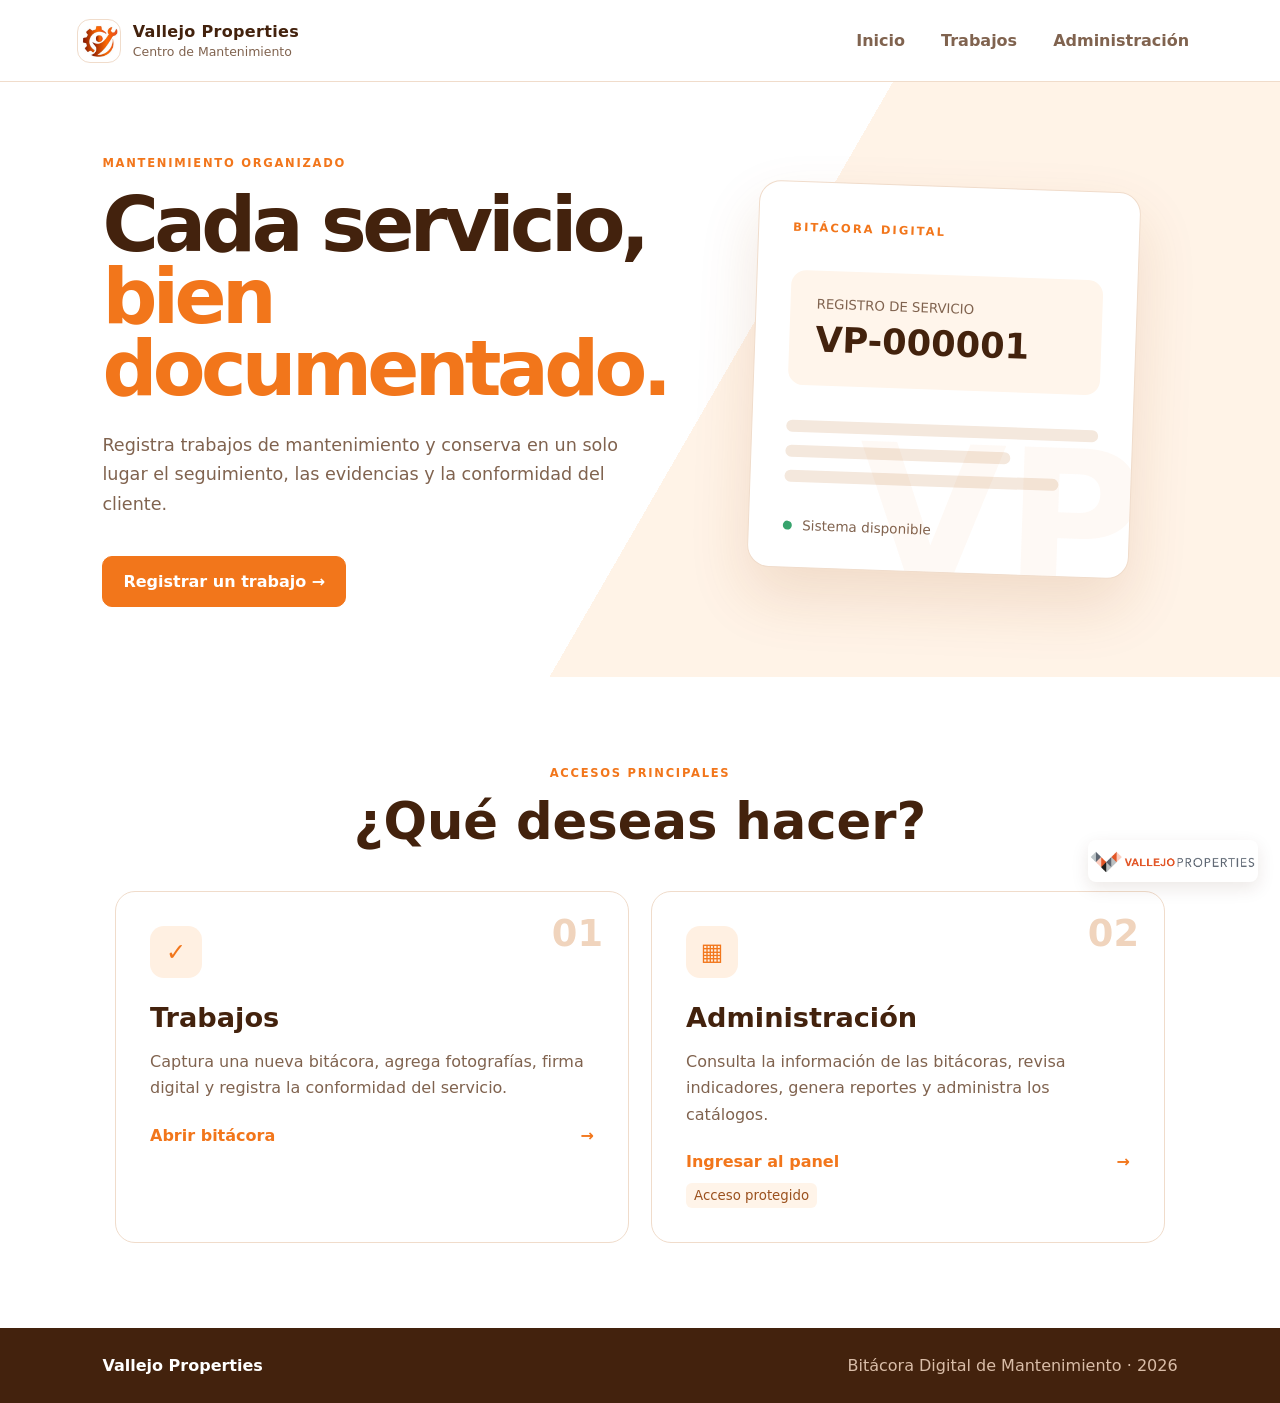
==== index.html @ 3081a122 "Add files via upload" ====
<!doctype html>
<html lang="es">
<head>
  <meta charset="utf-8">
  <meta name="viewport" content="width=device-width,initial-scale=1">
  <meta name="description" content="Portal de mantenimiento de Vallejo Properties">
  <title>Bitácora Digital · Vallejo Properties</title>
  <link rel="stylesheet" href="css/style.css">
  <link rel="stylesheet" href="css/home.css">
</head>
<body>
  <header class="public-header">
    <a class="brand" href="index.html"><span class="mark">VP</span><span class="brand-text"><strong>Vallejo Properties</strong><span>Centro de Mantenimiento</span></span></a>
    <nav aria-label="Menú principal"><a href="#accesos">Inicio</a><a href="captura.html">Trabajos</a><a href="login.html">Administración</a></nav>
  </header>
  <main>
    <section class="hero">
      <div class="hero-copy"><span class="eyebrow">Mantenimiento organizado</span><h1>Cada servicio,<br><em>bien documentado.</em></h1><p>Registra trabajos de mantenimiento y conserva en un solo lugar el seguimiento, las evidencias y la conformidad del cliente.</p><a class="btn primary hero-button" href="captura.html">Registrar un trabajo →</a></div>
      <div class="hero-panel" aria-hidden="true"><span class="panel-label">BITÁCORA DIGITAL</span><div class="panel-folio"><small>REGISTRO DE SERVICIO</small><strong>VP-000001</strong></div><div class="panel-lines"><i></i><i></i><i></i></div><div class="panel-status"><span></span> Sistema disponible</div></div>
    </section>
    <section class="public-sections" id="accesos">
      <div class="section-heading"><span class="eyebrow">Accesos principales</span><h2>¿Qué deseas hacer?</h2></div>
      <div class="access-grid">
        <a class="access-card" href="captura.html"><span class="access-number">01</span><span class="access-icon">✓</span><h3>Trabajos</h3><p>Captura una nueva bitácora, agrega fotografías, firma digital y registra la conformidad del servicio.</p><strong>Abrir bitácora <span>→</span></strong></a>
        <a class="access-card" href="login.html"><span class="access-number">02</span><span class="access-icon">▦</span><h3>Administración</h3><p>Consulta la información de las bitácoras, revisa indicadores, genera reportes y administra los catálogos.</p><strong>Ingresar al panel <span>→</span></strong><small>Acceso protegido</small></a>
      </div>
    </section>
  </main>
  <footer><strong>Vallejo Properties</strong><span>Bitácora Digital de Mantenimiento · 2026</span></footer>
</body>
</html>
---- css/style.css ----
:root{--ink:#173c3a;--muted:#657b78;--brand:#0c6b62;--brand2:#16a085;--gold:#e3ad49;--bg:#f3f7f6;--card:#fff;--line:#dce7e4;--danger:#c84c4c;--shadow:0 12px 35px rgba(19,59,56,.09);font-family:Inter,ui-sans-serif,system-ui,-apple-system,"Segoe UI",sans-serif;color:var(--ink);background:var(--bg)}*{box-sizing:border-box}body{margin:0;min-height:100vh;background:var(--bg);color:var(--ink)}button,input,select,textarea{font:inherit}button{cursor:pointer}.topbar{height:76px;background:var(--card);border-bottom:1px solid var(--line);display:flex;align-items:center;padding:0 4%;gap:18px;position:sticky;top:0;z-index:20}.brand{display:flex;align-items:center;gap:12px}.mark{width:44px;height:44px;border-radius:13px;background:linear-gradient(145deg,var(--brand),#104943);color:white;display:grid;place-items:center;font-weight:900;letter-spacing:-2px}.brand-text strong{display:block;letter-spacing:.02em}.brand-text span{font-size:.78rem;color:var(--muted)}.top-actions{margin-left:auto;display:flex;gap:9px}.icon-btn,.btn{border:1px solid var(--line);background:var(--card);color:var(--ink);border-radius:10px;padding:10px 14px;font-weight:700}.btn.primary{background:var(--brand);border-color:var(--brand);color:white}.btn.danger{color:var(--danger)}.btn.ghost{background:transparent}.page{width:min(1280px,92%);margin:28px auto 60px}.page-title{display:flex;justify-content:space-between;align-items:end;margin-bottom:22px}.eyebrow{text-transform:uppercase;letter-spacing:.15em;color:var(--brand);font-size:.72rem;font-weight:800}.page-title h1{font-size:clamp(1.65rem,3vw,2.35rem);margin:.25rem 0}.page-title p{color:var(--muted);margin:0}.folio-chip{background:#e4f4f0;color:var(--brand);padding:12px 16px;border-radius:12px;font-weight:850}.card{background:var(--card);border:1px solid var(--line);border-radius:17px;box-shadow:var(--shadow);padding:22px}.card-title{display:flex;align-items:center;gap:12px;margin-bottom:18px}.step{width:30px;height:30px;border-radius:9px;background:#e5f4f0;color:var(--brand);display:grid;place-items:center;font-weight:850}.card h2{font-size:1.05rem;margin:0}.grid{display:grid;grid-template-columns:repeat(12,1fr);gap:16px}.col-12{grid-column:span 12}.col-8{grid-column:span 8}.col-6{grid-column:span 6}.col-4{grid-column:span 4}.col-3{grid-column:span 3}.field{display:flex;flex-direction:column;gap:7px}.field label{font-size:.78rem;text-transform:uppercase;letter-spacing:.05em;color:var(--muted);font-weight:800}.field input,.field select,.field textarea{width:100%;border:1px solid var(--line);background:var(--card);color:var(--ink);border-radius:10px;padding:12px;outline:none}.field input:focus,.field select:focus,.field textarea:focus{border-color:var(--brand);box-shadow:0 0 0 3px #0c6b6218}.field textarea{min-height:115px;resize:vertical}.field small{color:var(--muted)}.stack{display:grid;gap:18px}.hidden{display:none!important}.pill-options{display:flex;flex-wrap:wrap;gap:9px}.pill-options input{position:absolute;opacity:0}.pill-options label{border:1px solid var(--line);border-radius:30px;padding:10px 14px;font-weight:700;color:var(--muted)}.pill-options input:checked+label{background:var(--brand);border-color:var(--brand);color:#fff}.dropzone{border:2px dashed #a6c8c2;border-radius:14px;min-height:145px;display:grid;place-items:center;text-align:center;padding:22px;background:#f9fcfb}.dropzone.over{border-color:var(--brand);background:#e9f6f2}.photo-grid{display:flex;flex-wrap:wrap;gap:12px;margin-top:14px}.photo-grid figure{margin:0;width:118px;height:90px;position:relative}.photo-grid img{width:100%;height:100%;object-fit:cover;border-radius:10px}.photo-grid button{position:absolute;right:-6px;top:-7px;border:0;border-radius:50%;background:var(--danger);color:white;width:25px;height:25px}.photo-count{align-self:center;color:var(--muted);font-size:.85rem}.signature{height:145px;width:100%;border:1px solid var(--line);border-radius:10px;background:#fff;touch-action:none}.form-actions{display:flex;justify-content:flex-end;gap:10px}.toast{position:fixed;right:24px;bottom:24px;z-index:100;background:var(--ink);color:white;padding:14px 18px;border-radius:12px;box-shadow:var(--shadow);animation:up .2s}.toast.error{background:var(--danger)}@keyframes up{from{transform:translateY(10px);opacity:0}}.lightbox{border:0;background:transparent}.lightbox::backdrop{background:#071817d9}.lightbox img{max-width:85vw;max-height:80vh}.lightbox button{position:absolute;right:0;top:0}.muted{color:var(--muted)}
[data-theme=dark]{--ink:#e3f0ed;--muted:#9fb5b1;--bg:#0c1918;--card:#132422;--line:#29403d;--shadow:0 12px 35px #0004}.danger-text{color:var(--danger)}
@media(max-width:760px){.brand-text span{display:none}.topbar{height:66px;padding:0 3%}.page{width:94%;margin-top:20px}.page-title{align-items:start;gap:15px}.card{padding:17px}.grid>[class*=col-]{grid-column:span 12}.grid>.col-6.mobile-half{grid-column:span 6}.form-actions{position:sticky;bottom:8px}.form-actions .btn.primary{width:100%;padding:14px}}
@media print{.topbar,.sidebar,.no-print,.form-actions{display:none!important}.page{width:100%;margin:0}.card{box-shadow:none;break-inside:avoid}body{background:white;color:#111}}
:root{--ink:#43220d;--muted:#80634f;--brand:#f2761b;--brand2:#ff9b45;--gold:#f6a340;--bg:#fff8f1;--card:#fff;--line:#f0dccb;--danger:#c84c4c;--shadow:0 12px 35px rgba(120,62,17,.10)}
.mark{background:linear-gradient(145deg,#ff8a2b,#d85308)}.folio-chip,.step{background:#fff0e2;color:#e6650e}.field input:focus,.field select:focus,.field textarea:focus{box-shadow:0 0 0 3px #f2761b24}.dropzone{border-color:#efb889;background:#fffaf5}.dropzone.over{background:#fff0e2}.confirm-box{background:#fff0e2}.records tr:hover{background:#fff8f1}[data-theme=dark]{--ink:#fff5ec;--muted:#d6b9a5;--bg:#28150a;--card:#3a1f10;--line:#6d3c20;--shadow:0 12px 35px #0004}
.brand:before{display:none}.mark{font-size:0;background:#fff url('../assets/logo/mantenimiento-icon.jpg') center/90% auto no-repeat;border:1px solid var(--line)}
@media screen{body:after{content:"";position:fixed;right:22px;bottom:18px;width:170px;height:42px;z-index:18;pointer-events:none;background:#fff url('../assets/logo/vallejo-properties.png') center/contain no-repeat;border-radius:8px;box-shadow:0 6px 18px rgba(67,34,13,.1)}}
@media screen and (max-width:760px){body:after{right:10px;bottom:10px;width:125px;height:32px}}
---- css/home.css ----
.public-header{height:82px;padding:0 6%;display:flex;align-items:center;justify-content:space-between;background:#fff;border-bottom:1px solid var(--line)}.public-header .brand{text-decoration:none;color:var(--ink)}.public-header nav{display:flex;gap:8px}.public-header nav a{text-decoration:none;color:var(--muted);font-weight:750;padding:10px 14px;border-radius:9px}.public-header nav a:hover{background:#fff0e2;color:var(--brand)}.hero{min-height:570px;padding:70px 8%;display:grid;grid-template-columns:1.1fr .9fr;align-items:center;gap:8%;background:linear-gradient(120deg,#fff 0 55%,#fff3e7 55%)}.hero-copy h1{font-size:clamp(3rem,6vw,6rem);line-height:.94;letter-spacing:-.06em;margin:18px 0 25px}.hero-copy h1 em{font-style:normal;color:var(--brand)}.hero-copy p{font-size:1.1rem;line-height:1.7;color:var(--muted);max-width:620px}.hero-button{display:inline-block;text-decoration:none;margin-top:18px;padding:15px 20px}.hero-panel{min-height:350px;background:#fff;border:1px solid var(--line);border-radius:22px;box-shadow:0 28px 60px #9d4b1324;padding:34px;transform:rotate(2deg);position:relative;overflow:hidden}.hero-panel:before{content:"VP";position:absolute;right:-15px;bottom:-55px;font-size:190px;font-weight:900;color:#f2761b0b}.panel-label{font-size:.72rem;letter-spacing:.18em;font-weight:900;color:var(--brand)}.panel-folio{margin:35px 0;padding:26px;background:#fff5eb;border-radius:15px}.panel-folio small{display:block;color:var(--muted);margin-bottom:7px}.panel-folio strong{font-size:2.2rem}.panel-lines{display:grid;gap:13px}.panel-lines i{height:12px;background:#f4e8dd;border-radius:20px}.panel-lines i:nth-child(2){width:72%}.panel-lines i:nth-child(3){width:88%}.panel-status{margin-top:35px;font-size:.85rem;color:var(--muted)}.panel-status span{display:inline-block;width:9px;height:9px;border-radius:50%;background:#37a36d;margin-right:6px}.public-sections{padding:85px 8%;background:#fff}.section-heading{text-align:center;margin-bottom:40px}.section-heading h2{font-size:clamp(2rem,4vw,3.3rem);margin:10px}.access-grid{display:grid;grid-template-columns:1fr 1fr;gap:22px;max-width:1050px;margin:auto}.access-card{position:relative;display:block;text-decoration:none;color:var(--ink);border:1px solid var(--line);border-radius:20px;padding:34px;min-height:300px;transition:.2s;background:#fff}.access-card:hover{transform:translateY(-5px);box-shadow:var(--shadow);border-color:#efb889}.access-number{position:absolute;right:25px;top:20px;font-weight:900;color:#f0d4bd;font-size:2.3rem}.access-icon{display:grid;place-items:center;width:52px;height:52px;border-radius:14px;background:#fff0e2;color:var(--brand);font-size:1.5rem;font-weight:900}.access-card h3{font-size:1.7rem;margin:24px 0 10px}.access-card p{color:var(--muted);line-height:1.65}.access-card strong{display:block;margin-top:24px;color:var(--brand)}.access-card strong span{float:right}.access-card small{display:inline-block;margin-top:12px;background:#fff4e9;color:#9b511e;padding:5px 8px;border-radius:6px}footer{background:#43220d;color:#fff;padding:28px 8%;display:flex;justify-content:space-between}footer span{color:#d9bda8}@media(max-width:780px){.public-header{height:auto;padding:15px 4%;align-items:flex-start}.public-header .brand-text span{display:block}.public-header nav{display:grid;gap:0;text-align:right}.public-header nav a{padding:5px 8px}.hero{grid-template-columns:1fr;padding:55px 6%;background:#fff8f1}.hero-panel{min-height:260px}.access-grid{grid-template-columns:1fr}.public-sections{padding:60px 5%}footer{gap:15px;flex-direction:column}}
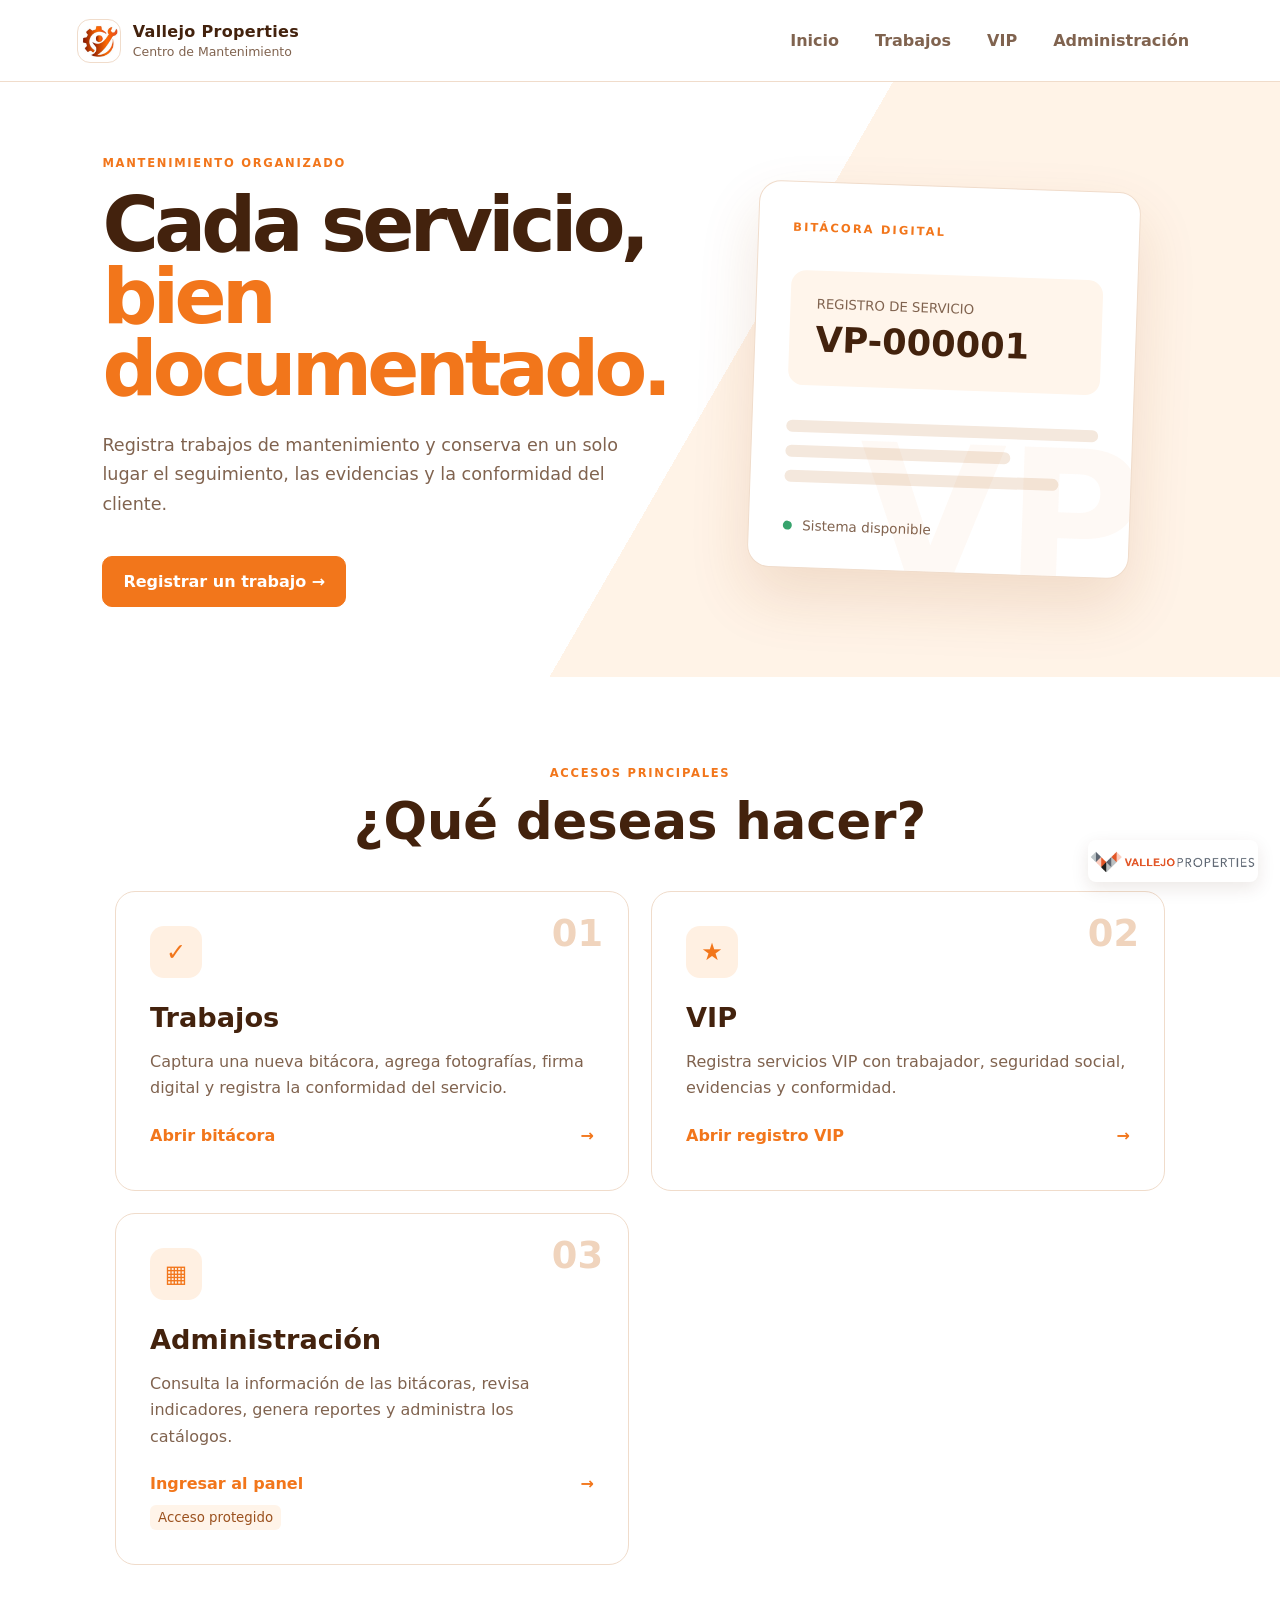
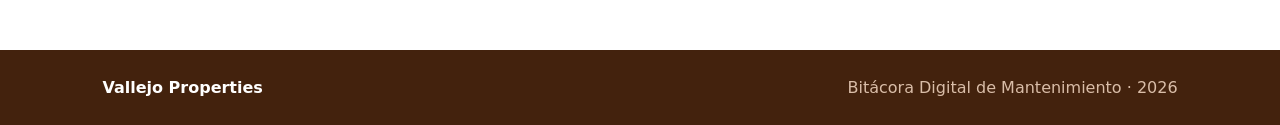
==== commit 802080d8: "Agregar módulo VIP y actualizar navegación" ====
--- a/index.html
+++ b/index.html
@@ -2,16 +2,24 @@
 <html lang="es">
 <head>
   <meta charset="utf-8">
-  <meta name="viewport" content="width=device-width,initial-scale=1">
+  <meta name="viewport" content="width=device-width,initial-scale=1,viewport-fit=cover">
   <meta name="description" content="Portal de mantenimiento de Vallejo Properties">
+  <meta name="theme-color" content="#f2761b">
+  <meta name="apple-mobile-web-app-capable" content="yes">
+  <meta name="apple-mobile-web-app-status-bar-style" content="default">
+  <meta name="format-detection" content="telephone=no">
+  <link rel="preconnect" href="https://kzacbfbnfrfklqjicdwu.supabase.co" crossorigin>
+  <link rel="dns-prefetch" href="//kzacbfbnfrfklqjicdwu.supabase.co">
+  <link rel="manifest" href="manifest.webmanifest">
   <title>Bitácora Digital · Vallejo Properties</title>
   <link rel="stylesheet" href="css/style.css">
   <link rel="stylesheet" href="css/home.css">
+  <script defer src="js/app-shell.js?v=1"></script>
 </head>
 <body>
   <header class="public-header">
     <a class="brand" href="index.html"><span class="mark">VP</span><span class="brand-text"><strong>Vallejo Properties</strong><span>Centro de Mantenimiento</span></span></a>
-    <nav aria-label="Menú principal"><a href="#accesos">Inicio</a><a href="captura.html">Trabajos</a><a href="login.html">Administración</a></nav>
+    <nav aria-label="Menú principal"><a href="#accesos">Inicio</a><a href="captura.html">Trabajos</a><a href="vip.html">VIP</a><a href="login.html">Administración</a></nav>
   </header>
   <main>
     <section class="hero">
@@ -22,7 +30,8 @@
       <div class="section-heading"><span class="eyebrow">Accesos principales</span><h2>¿Qué deseas hacer?</h2></div>
       <div class="access-grid">
         <a class="access-card" href="captura.html"><span class="access-number">01</span><span class="access-icon">✓</span><h3>Trabajos</h3><p>Captura una nueva bitácora, agrega fotografías, firma digital y registra la conformidad del servicio.</p><strong>Abrir bitácora <span>→</span></strong></a>
-        <a class="access-card" href="login.html"><span class="access-number">02</span><span class="access-icon">▦</span><h3>Administración</h3><p>Consulta la información de las bitácoras, revisa indicadores, genera reportes y administra los catálogos.</p><strong>Ingresar al panel <span>→</span></strong><small>Acceso protegido</small></a>
+        <a class="access-card vip-access" href="vip.html"><span class="access-number">02</span><span class="access-icon">★</span><h3>VIP</h3><p>Registra servicios VIP con trabajador, seguridad social, evidencias y conformidad.</p><strong>Abrir registro VIP <span>→</span></strong></a>
+        <a class="access-card" href="login.html"><span class="access-number">03</span><span class="access-icon">▦</span><h3>Administración</h3><p>Consulta la información de las bitácoras, revisa indicadores, genera reportes y administra los catálogos.</p><strong>Ingresar al panel <span>→</span></strong><small>Acceso protegido</small></a>
       </div>
     </section>
   </main>
--- a/css/style.css
+++ b/css/style.css
@@ -1,9 +1,11 @@
-:root{--ink:#173c3a;--muted:#657b78;--brand:#0c6b62;--brand2:#16a085;--gold:#e3ad49;--bg:#f3f7f6;--card:#fff;--line:#dce7e4;--danger:#c84c4c;--shadow:0 12px 35px rgba(19,59,56,.09);font-family:Inter,ui-sans-serif,system-ui,-apple-system,"Segoe UI",sans-serif;color:var(--ink);background:var(--bg)}*{box-sizing:border-box}body{margin:0;min-height:100vh;background:var(--bg);color:var(--ink)}button,input,select,textarea{font:inherit}button{cursor:pointer}.topbar{height:76px;background:var(--card);border-bottom:1px solid var(--line);display:flex;align-items:center;padding:0 4%;gap:18px;position:sticky;top:0;z-index:20}.brand{display:flex;align-items:center;gap:12px}.mark{width:44px;height:44px;border-radius:13px;background:linear-gradient(145deg,var(--brand),#104943);color:white;display:grid;place-items:center;font-weight:900;letter-spacing:-2px}.brand-text strong{display:block;letter-spacing:.02em}.brand-text span{font-size:.78rem;color:var(--muted)}.top-actions{margin-left:auto;display:flex;gap:9px}.icon-btn,.btn{border:1px solid var(--line);background:var(--card);color:var(--ink);border-radius:10px;padding:10px 14px;font-weight:700}.btn.primary{background:var(--brand);border-color:var(--brand);color:white}.btn.danger{color:var(--danger)}.btn.ghost{background:transparent}.page{width:min(1280px,92%);margin:28px auto 60px}.page-title{display:flex;justify-content:space-between;align-items:end;margin-bottom:22px}.eyebrow{text-transform:uppercase;letter-spacing:.15em;color:var(--brand);font-size:.72rem;font-weight:800}.page-title h1{font-size:clamp(1.65rem,3vw,2.35rem);margin:.25rem 0}.page-title p{color:var(--muted);margin:0}.folio-chip{background:#e4f4f0;color:var(--brand);padding:12px 16px;border-radius:12px;font-weight:850}.card{background:var(--card);border:1px solid var(--line);border-radius:17px;box-shadow:var(--shadow);padding:22px}.card-title{display:flex;align-items:center;gap:12px;margin-bottom:18px}.step{width:30px;height:30px;border-radius:9px;background:#e5f4f0;color:var(--brand);display:grid;place-items:center;font-weight:850}.card h2{font-size:1.05rem;margin:0}.grid{display:grid;grid-template-columns:repeat(12,1fr);gap:16px}.col-12{grid-column:span 12}.col-8{grid-column:span 8}.col-6{grid-column:span 6}.col-4{grid-column:span 4}.col-3{grid-column:span 3}.field{display:flex;flex-direction:column;gap:7px}.field label{font-size:.78rem;text-transform:uppercase;letter-spacing:.05em;color:var(--muted);font-weight:800}.field input,.field select,.field textarea{width:100%;border:1px solid var(--line);background:var(--card);color:var(--ink);border-radius:10px;padding:12px;outline:none}.field input:focus,.field select:focus,.field textarea:focus{border-color:var(--brand);box-shadow:0 0 0 3px #0c6b6218}.field textarea{min-height:115px;resize:vertical}.field small{color:var(--muted)}.stack{display:grid;gap:18px}.hidden{display:none!important}.pill-options{display:flex;flex-wrap:wrap;gap:9px}.pill-options input{position:absolute;opacity:0}.pill-options label{border:1px solid var(--line);border-radius:30px;padding:10px 14px;font-weight:700;color:var(--muted)}.pill-options input:checked+label{background:var(--brand);border-color:var(--brand);color:#fff}.dropzone{border:2px dashed #a6c8c2;border-radius:14px;min-height:145px;display:grid;place-items:center;text-align:center;padding:22px;background:#f9fcfb}.dropzone.over{border-color:var(--brand);background:#e9f6f2}.photo-grid{display:flex;flex-wrap:wrap;gap:12px;margin-top:14px}.photo-grid figure{margin:0;width:118px;height:90px;position:relative}.photo-grid img{width:100%;height:100%;object-fit:cover;border-radius:10px}.photo-grid button{position:absolute;right:-6px;top:-7px;border:0;border-radius:50%;background:var(--danger);color:white;width:25px;height:25px}.photo-count{align-self:center;color:var(--muted);font-size:.85rem}.signature{height:145px;width:100%;border:1px solid var(--line);border-radius:10px;background:#fff;touch-action:none}.form-actions{display:flex;justify-content:flex-end;gap:10px}.toast{position:fixed;right:24px;bottom:24px;z-index:100;background:var(--ink);color:white;padding:14px 18px;border-radius:12px;box-shadow:var(--shadow);animation:up .2s}.toast.error{background:var(--danger)}@keyframes up{from{transform:translateY(10px);opacity:0}}.lightbox{border:0;background:transparent}.lightbox::backdrop{background:#071817d9}.lightbox img{max-width:85vw;max-height:80vh}.lightbox button{position:absolute;right:0;top:0}.muted{color:var(--muted)}
+:root{--ink:#173c3a;--muted:#657b78;--brand:#0c6b62;--brand2:#16a085;--gold:#e3ad49;--bg:#f3f7f6;--card:#fff;--line:#dce7e4;--danger:#c84c4c;--shadow:0 12px 35px rgba(19,59,56,.09);font-family:Inter,ui-sans-serif,system-ui,-apple-system,"Segoe UI",sans-serif;color:var(--ink);background:var(--bg)}*{box-sizing:border-box}body{margin:0;min-height:100vh;background:var(--bg);color:var(--ink)}button,input,select,textarea{font:inherit}button{cursor:pointer}.topbar{height:76px;background:var(--card);border-bottom:1px solid var(--line);display:flex;align-items:center;padding:0 4%;gap:18px;position:sticky;top:0;z-index:20}.brand{display:flex;align-items:center;gap:12px}.mark{width:44px;height:44px;border-radius:13px;background:linear-gradient(145deg,var(--brand),#104943);color:white;display:grid;place-items:center;font-weight:900;letter-spacing:-2px}.brand-text strong{display:block;letter-spacing:.02em}.brand-text span{font-size:.78rem;color:var(--muted)}.top-actions{margin-left:auto;display:flex;gap:9px}.icon-btn,.btn{border:1px solid var(--line);background:var(--card);color:var(--ink);border-radius:10px;padding:10px 14px;font-weight:700}.btn.primary{background:var(--brand);border-color:var(--brand);color:white}.btn.danger{color:var(--danger)}.btn.ghost{background:transparent}.page{width:min(1280px,92%);margin:28px auto 60px}.page-title{display:flex;justify-content:space-between;align-items:end;margin-bottom:22px}.eyebrow{text-transform:uppercase;letter-spacing:.15em;color:var(--brand);font-size:.72rem;font-weight:800}.page-title h1{font-size:clamp(1.65rem,3vw,2.35rem);margin:.25rem 0}.page-title p{color:var(--muted);margin:0}.folio-chip{background:#e4f4f0;color:var(--brand);padding:12px 16px;border-radius:12px;font-weight:850}.card{background:var(--card);border:1px solid var(--line);border-radius:17px;box-shadow:var(--shadow);padding:22px}.card-title{display:flex;align-items:center;gap:12px;margin-bottom:18px}.step{width:30px;height:30px;border-radius:9px;background:#e5f4f0;color:var(--brand);display:grid;place-items:center;font-weight:850}.card h2{font-size:1.05rem;margin:0}.grid{display:grid;grid-template-columns:repeat(12,1fr);gap:16px}.col-12{grid-column:span 12}.col-8{grid-column:span 8}.col-6{grid-column:span 6}.col-4{grid-column:span 4}.col-3{grid-column:span 3}.field{display:flex;flex-direction:column;gap:7px}.field label{font-size:.78rem;text-transform:uppercase;letter-spacing:.05em;color:var(--muted);font-weight:800}.field input,.field select,.field textarea{width:100%;border:1px solid var(--line);background:var(--card);color:var(--ink);border-radius:10px;padding:12px;outline:none}.field input:focus,.field select:focus,.field textarea:focus{border-color:var(--brand);box-shadow:0 0 0 3px #0c6b6218}.field textarea{min-height:115px;resize:vertical}.field small{color:var(--muted)}.stack{display:grid;gap:18px}.hidden{display:none!important}.pill-options{display:flex;flex-wrap:wrap;gap:9px}.pill-options input{position:absolute;opacity:0;width:1px!important;height:1px!important;overflow:hidden;pointer-events:none}.pill-options label{border:1px solid var(--line);border-radius:30px;padding:10px 14px;font-weight:700;color:var(--muted)}.pill-options input:checked+label{background:var(--brand);border-color:var(--brand);color:#fff}.dropzone{border:2px dashed #a6c8c2;border-radius:14px;min-height:145px;display:grid;place-items:center;text-align:center;padding:22px;background:#f9fcfb}.dropzone.over{border-color:var(--brand);background:#e9f6f2}.photo-grid{display:flex;flex-wrap:wrap;gap:12px;margin-top:14px}.photo-grid figure{margin:0;width:118px;height:90px;position:relative}.photo-grid img{width:100%;height:100%;object-fit:cover;border-radius:10px}.photo-grid button{position:absolute;right:-6px;top:-7px;border:0;border-radius:50%;background:var(--danger);color:white;width:25px;height:25px}.photo-count{align-self:center;color:var(--muted);font-size:.85rem}.signature{height:145px;width:100%;border:1px solid var(--line);border-radius:10px;background:#fff;touch-action:none}.form-actions{display:flex;justify-content:flex-end;gap:10px}.toast{position:fixed;right:24px;bottom:24px;z-index:100;background:var(--ink);color:white;padding:14px 18px;border-radius:12px;box-shadow:var(--shadow);animation:up .2s}.toast.error{background:var(--danger)}@keyframes up{from{transform:translateY(10px);opacity:0}}.lightbox{border:0;background:transparent}.lightbox::backdrop{background:#071817d9}.lightbox img{max-width:85vw;max-height:80vh}.lightbox button{position:absolute;right:0;top:0}.muted{color:var(--muted)}
 [data-theme=dark]{--ink:#e3f0ed;--muted:#9fb5b1;--bg:#0c1918;--card:#132422;--line:#29403d;--shadow:0 12px 35px #0004}.danger-text{color:var(--danger)}
 @media(max-width:760px){.brand-text span{display:none}.topbar{height:66px;padding:0 3%}.page{width:94%;margin-top:20px}.page-title{align-items:start;gap:15px}.card{padding:17px}.grid>[class*=col-]{grid-column:span 12}.grid>.col-6.mobile-half{grid-column:span 6}.form-actions{position:sticky;bottom:8px}.form-actions .btn.primary{width:100%;padding:14px}}
 @media print{.topbar,.sidebar,.no-print,.form-actions{display:none!important}.page{width:100%;margin:0}.card{box-shadow:none;break-inside:avoid}body{background:white;color:#111}}
 :root{--ink:#43220d;--muted:#80634f;--brand:#f2761b;--brand2:#ff9b45;--gold:#f6a340;--bg:#fff8f1;--card:#fff;--line:#f0dccb;--danger:#c84c4c;--shadow:0 12px 35px rgba(120,62,17,.10)}
 .mark{background:linear-gradient(145deg,#ff8a2b,#d85308)}.folio-chip,.step{background:#fff0e2;color:#e6650e}.field input:focus,.field select:focus,.field textarea:focus{box-shadow:0 0 0 3px #f2761b24}.dropzone{border-color:#efb889;background:#fffaf5}.dropzone.over{background:#fff0e2}.confirm-box{background:#fff0e2}.records tr:hover{background:#fff8f1}[data-theme=dark]{--ink:#fff5ec;--muted:#d6b9a5;--bg:#28150a;--card:#3a1f10;--line:#6d3c20;--shadow:0 12px 35px #0004}
 .brand:before{display:none}.mark{font-size:0;background:#fff url('../assets/logo/mantenimiento-icon.jpg') center/90% auto no-repeat;border:1px solid var(--line)}
+.connection-status{position:fixed;left:50%;top:12px;z-index:1000;max-width:min(92vw,620px);transform:translate(-50%,-140%);opacity:0;padding:11px 16px;border-radius:12px;background:#43220d;color:#fff;box-shadow:var(--shadow);font-size:.88rem;font-weight:750;text-align:center;transition:.25s ease}.connection-status.visible{transform:translate(-50%,0);opacity:1}.connection-status.online{background:#0c6b62}
 @media screen{body:after{content:"";position:fixed;right:22px;bottom:18px;width:170px;height:42px;z-index:18;pointer-events:none;background:#fff url('../assets/logo/vallejo-properties.png') center/contain no-repeat;border-radius:8px;box-shadow:0 6px 18px rgba(67,34,13,.1)}}
 @media screen and (max-width:760px){body:after{right:10px;bottom:10px;width:125px;height:32px}}
+@media(max-width:760px){.page-title{flex-direction:column;align-items:stretch}.page-title>div:last-child{display:flex;align-items:center;justify-content:space-between;gap:12px}.form-actions{position:static!important;display:grid!important;grid-template-columns:1fr 1fr}.form-actions .save-notice{grid-column:1/-1;min-width:0}.form-actions .btn{width:100%;padding:14px 8px}.page{padding-bottom:max(52px,env(safe-area-inset-bottom))}}
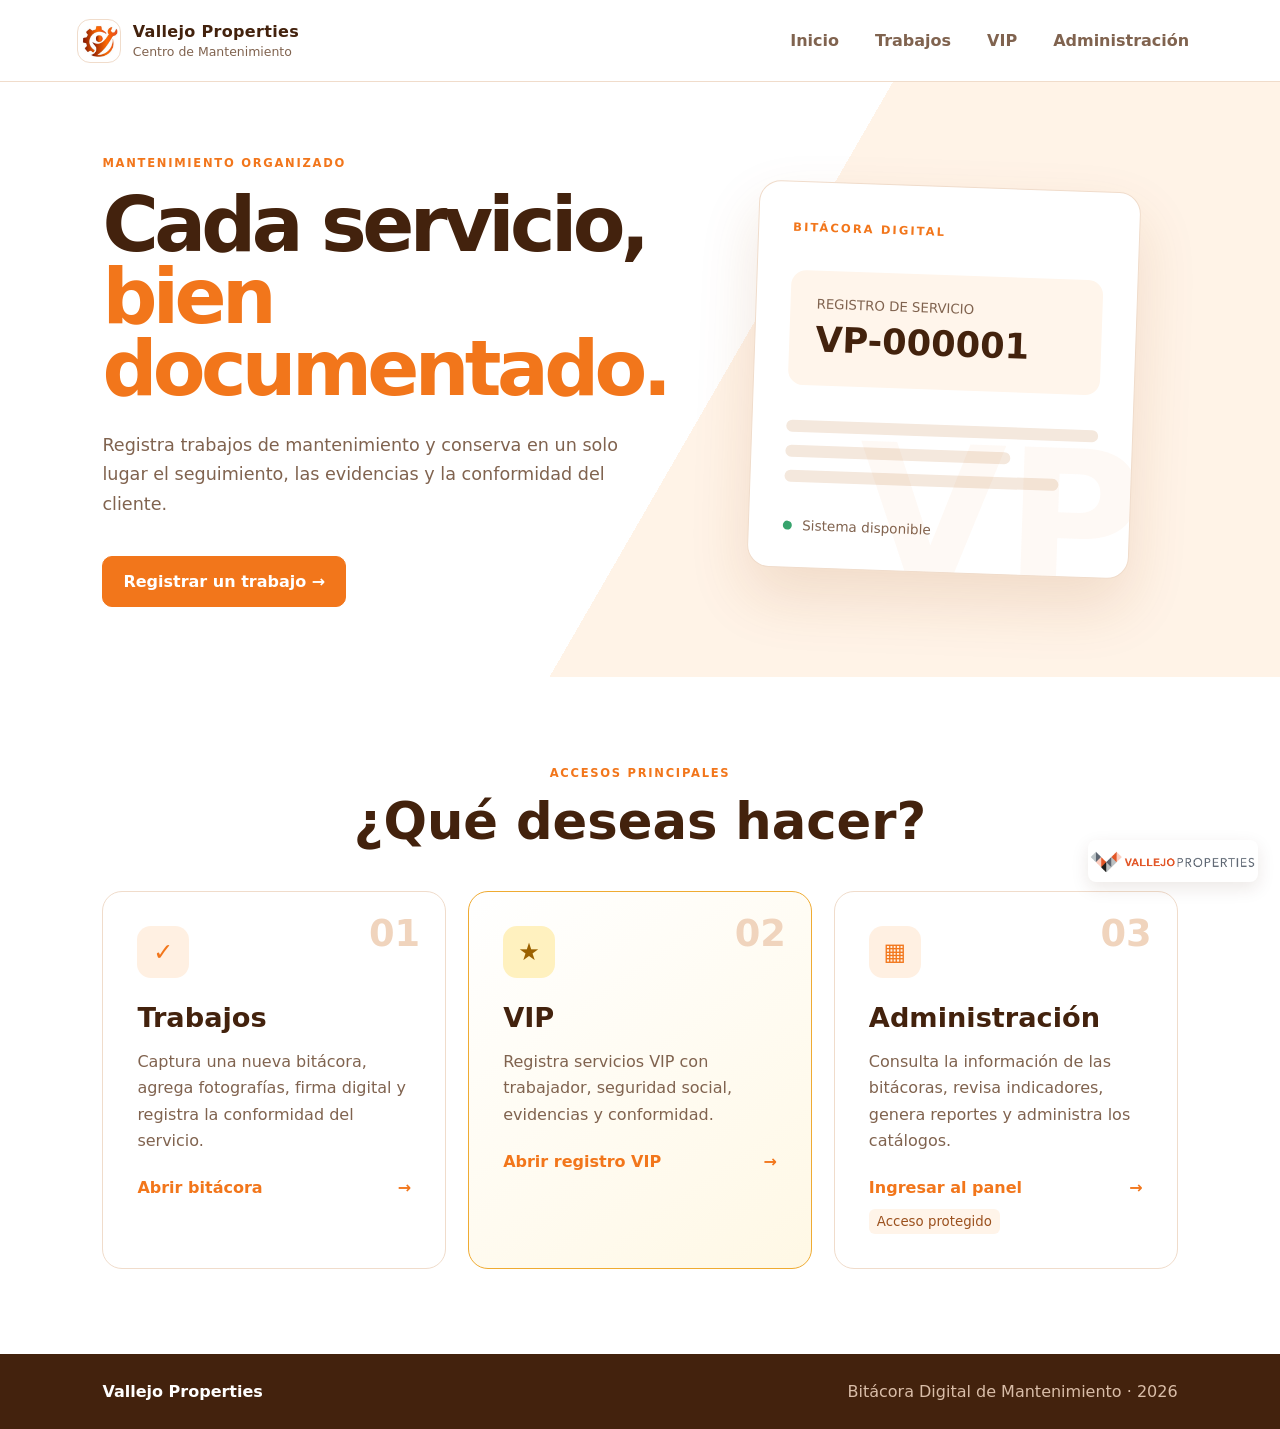
==== commit e3d7b2c2: "Mejorar modo offline, logo VIP y reportes de firmas" ====
--- a/index.html
+++ b/index.html
@@ -14,7 +14,7 @@
   <title>Bitácora Digital · Vallejo Properties</title>
   <link rel="stylesheet" href="css/style.css">
   <link rel="stylesheet" href="css/home.css">
-  <script defer src="js/app-shell.js?v=1"></script>
+  <script defer src="js/app-shell.js?v=3"></script>
 </head>
 <body>
   <header class="public-header">
--- a/css/home.css
+++ b/css/home.css
@@ -1 +1,2 @@
 .public-header{height:82px;padding:0 6%;display:flex;align-items:center;justify-content:space-between;background:#fff;border-bottom:1px solid var(--line)}.public-header .brand{text-decoration:none;color:var(--ink)}.public-header nav{display:flex;gap:8px}.public-header nav a{text-decoration:none;color:var(--muted);font-weight:750;padding:10px 14px;border-radius:9px}.public-header nav a:hover{background:#fff0e2;color:var(--brand)}.hero{min-height:570px;padding:70px 8%;display:grid;grid-template-columns:1.1fr .9fr;align-items:center;gap:8%;background:linear-gradient(120deg,#fff 0 55%,#fff3e7 55%)}.hero-copy h1{font-size:clamp(3rem,6vw,6rem);line-height:.94;letter-spacing:-.06em;margin:18px 0 25px}.hero-copy h1 em{font-style:normal;color:var(--brand)}.hero-copy p{font-size:1.1rem;line-height:1.7;color:var(--muted);max-width:620px}.hero-button{display:inline-block;text-decoration:none;margin-top:18px;padding:15px 20px}.hero-panel{min-height:350px;background:#fff;border:1px solid var(--line);border-radius:22px;box-shadow:0 28px 60px #9d4b1324;padding:34px;transform:rotate(2deg);position:relative;overflow:hidden}.hero-panel:before{content:"VP";position:absolute;right:-15px;bottom:-55px;font-size:190px;font-weight:900;color:#f2761b0b}.panel-label{font-size:.72rem;letter-spacing:.18em;font-weight:900;color:var(--brand)}.panel-folio{margin:35px 0;padding:26px;background:#fff5eb;border-radius:15px}.panel-folio small{display:block;color:var(--muted);margin-bottom:7px}.panel-folio strong{font-size:2.2rem}.panel-lines{display:grid;gap:13px}.panel-lines i{height:12px;background:#f4e8dd;border-radius:20px}.panel-lines i:nth-child(2){width:72%}.panel-lines i:nth-child(3){width:88%}.panel-status{margin-top:35px;font-size:.85rem;color:var(--muted)}.panel-status span{display:inline-block;width:9px;height:9px;border-radius:50%;background:#37a36d;margin-right:6px}.public-sections{padding:85px 8%;background:#fff}.section-heading{text-align:center;margin-bottom:40px}.section-heading h2{font-size:clamp(2rem,4vw,3.3rem);margin:10px}.access-grid{display:grid;grid-template-columns:1fr 1fr;gap:22px;max-width:1050px;margin:auto}.access-card{position:relative;display:block;text-decoration:none;color:var(--ink);border:1px solid var(--line);border-radius:20px;padding:34px;min-height:300px;transition:.2s;background:#fff}.access-card:hover{transform:translateY(-5px);box-shadow:var(--shadow);border-color:#efb889}.access-number{position:absolute;right:25px;top:20px;font-weight:900;color:#f0d4bd;font-size:2.3rem}.access-icon{display:grid;place-items:center;width:52px;height:52px;border-radius:14px;background:#fff0e2;color:var(--brand);font-size:1.5rem;font-weight:900}.access-card h3{font-size:1.7rem;margin:24px 0 10px}.access-card p{color:var(--muted);line-height:1.65}.access-card strong{display:block;margin-top:24px;color:var(--brand)}.access-card strong span{float:right}.access-card small{display:inline-block;margin-top:12px;background:#fff4e9;color:#9b511e;padding:5px 8px;border-radius:6px}footer{background:#43220d;color:#fff;padding:28px 8%;display:flex;justify-content:space-between}footer span{color:#d9bda8}@media(max-width:780px){.public-header{height:auto;padding:15px 4%;align-items:flex-start}.public-header .brand-text span{display:block}.public-header nav{display:grid;gap:0;text-align:right}.public-header nav a{padding:5px 8px}.hero{grid-template-columns:1fr;padding:55px 6%;background:#fff8f1}.hero-panel{min-height:260px}.access-grid{grid-template-columns:1fr}.public-sections{padding:60px 5%}footer{gap:15px;flex-direction:column}}
+.access-grid{grid-template-columns:repeat(3,1fr);max-width:1180px}.vip-access{border-color:#efab32;background:linear-gradient(145deg,#fff,#fff8e5)}.vip-access .access-icon{background:#fff1bf;color:#9b6100}@media(max-width:900px){.access-grid{grid-template-columns:1fr}}
